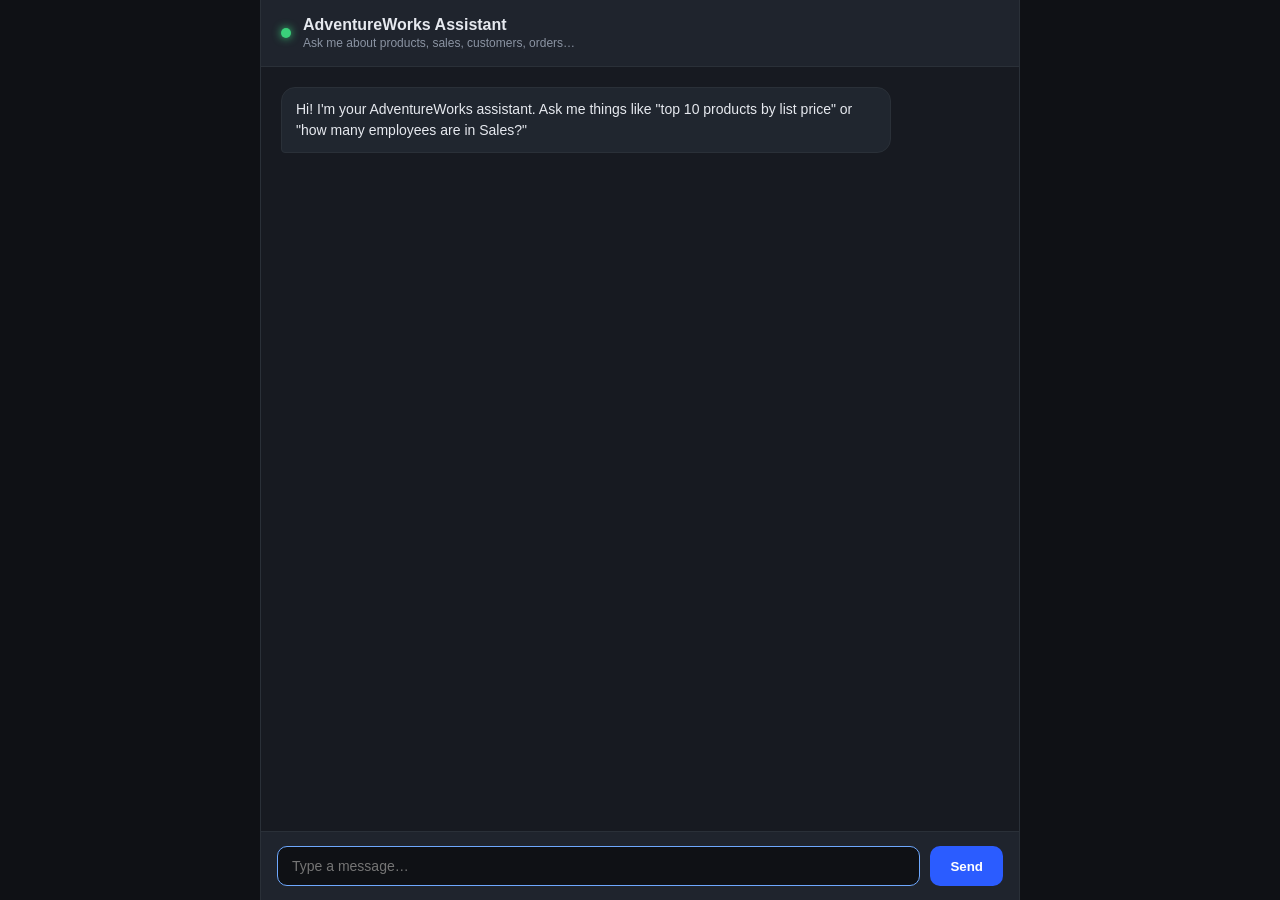
==== chatbot_ui/index.html @ e91ec28e "agentic wp connection" ====
<!DOCTYPE html>
<html lang="en">
<head>
  <meta charset="UTF-8" />
  <meta name="viewport" content="width=device-width, initial-scale=1.0" />
  <title>AdventureWorks Assistant</title>
  <link rel="stylesheet" href="style.css" />
</head>
<body>
  <div class="chat">
    <header class="chat-header">
      <div class="dot"></div>
      <div>
        <h1>AdventureWorks Assistant</h1>
        <p>Ask me about products, sales, customers, orders…</p>
      </div>
    </header>

    <main id="messages" class="messages"></main>

    <form id="composer" class="composer">
      <input
        id="input"
        type="text"
        autocomplete="off"
        placeholder="Type a message…"
        aria-label="Message"
      />
      <button id="send" type="submit">Send</button>
    </form>
  </div>

  <script src="https://cdn.sheetjs.com/xlsx-0.20.3/package/dist/xlsx.full.min.js"></script>
  <script src="app.js"></script>
</body>
</html>
---- chatbot_ui/style.css ----
:root {
  --bg: #0f1115;
  --panel: #171a21;
  --panel-2: #1f242d;
  --border: #2a3038;
  --text: #e6e9ef;
  --muted: #8b94a3;
  --accent: #6ea8fe;
  --user: #2b5cff;
  --bot: #20262f;
}

* { box-sizing: border-box; }

html, body {
  margin: 0;
  height: 100%;
  background: var(--bg);
  color: var(--text);
  font-family: -apple-system, BlinkMacSystemFont, "Segoe UI", Roboto, sans-serif;
}

.chat {
  max-width: 760px;
  height: 100vh;
  margin: 0 auto;
  display: flex;
  flex-direction: column;
  background: var(--panel);
  border-left: 1px solid var(--border);
  border-right: 1px solid var(--border);
}

.chat-header {
  display: flex;
  align-items: center;
  gap: 12px;
  padding: 16px 20px;
  border-bottom: 1px solid var(--border);
  background: var(--panel-2);
}
.chat-header h1 { margin: 0; font-size: 16px; }
.chat-header p { margin: 2px 0 0; font-size: 12px; color: var(--muted); }
.dot {
  width: 10px; height: 10px; border-radius: 50%;
  background: #3ad07a; box-shadow: 0 0 8px #3ad07a;
}

.messages {
  flex: 1;
  overflow-y: auto;
  padding: 20px;
  display: flex;
  flex-direction: column;
  gap: 14px;
}

.msg { max-width: 85%; display: flex; flex-direction: column; gap: 6px; }
.msg.user { align-self: flex-end; align-items: flex-end; }
.msg.bot  { align-self: flex-start; align-items: flex-start; }

.bubble {
  padding: 11px 14px;
  border-radius: 14px;
  line-height: 1.5;
  font-size: 14px;
  white-space: pre-wrap;
  word-wrap: break-word;
}
.msg.user .bubble { background: var(--user); color: #fff; border-bottom-right-radius: 4px; }
.msg.bot  .bubble { background: var(--bot); border: 1px solid var(--border); border-bottom-left-radius: 4px; }

/* data table block (toolbar + table) rendered under a bot message */
.table-block { width: 100%; max-width: 100%; gap: 0; }

.table-toolbar {
  display: flex;
  align-items: center;
  justify-content: space-between;
  gap: 10px;
  padding: 8px 10px;
  background: #232a33;
  border: 1px solid var(--border);
  border-bottom: none;
  border-radius: 10px 10px 0 0;
}
.table-count { font-size: 12px; color: var(--muted); }
.table-actions { display: flex; gap: 8px; }
.dl-btn {
  padding: 5px 12px;
  font-size: 12px;
  font-weight: 600;
  color: var(--text);
  background: var(--panel);
  border: 1px solid var(--border);
  border-radius: 7px;
  cursor: pointer;
  transition: background .15s, border-color .15s;
}
.dl-btn:hover { background: var(--user); border-color: var(--user); color: #fff; }

.table-block .table-wrap { border-radius: 0 0 10px 10px; }

/* data table rendered under a bot message */
.table-wrap {
  width: 100%;
  overflow-x: auto;
  border: 1px solid var(--border);
  border-radius: 10px;
  background: var(--panel-2);
}
table { border-collapse: collapse; width: 100%; font-size: 12.5px; }
th, td {
  padding: 8px 10px;
  text-align: left;
  border-bottom: 1px solid var(--border);
  white-space: nowrap;
}
th { background: #232a33; color: var(--accent); font-weight: 600; position: sticky; top: 0; }
tr:last-child td { border-bottom: none; }
.td-null { color: var(--muted); font-style: italic; }

/* typing indicator */
.typing .bubble { display: inline-flex; gap: 4px; align-items: center; }
.typing span {
  width: 6px; height: 6px; border-radius: 50%; background: var(--muted);
  animation: blink 1.2s infinite both;
}
.typing span:nth-child(2) { animation-delay: .2s; }
.typing span:nth-child(3) { animation-delay: .4s; }
@keyframes blink { 0%, 80%, 100% { opacity: .2; } 40% { opacity: 1; } }

.composer {
  display: flex;
  gap: 10px;
  padding: 14px 16px;
  border-top: 1px solid var(--border);
  background: var(--panel-2);
}
#input {
  flex: 1;
  padding: 11px 14px;
  border-radius: 10px;
  border: 1px solid var(--border);
  background: var(--bg);
  color: var(--text);
  font-size: 14px;
  outline: none;
}
#input:focus { border-color: var(--accent); }
#send {
  padding: 0 20px;
  border-radius: 10px;
  border: none;
  background: var(--user);
  color: #fff;
  font-weight: 600;
  cursor: pointer;
}
#send:disabled { opacity: .5; cursor: not-allowed; }
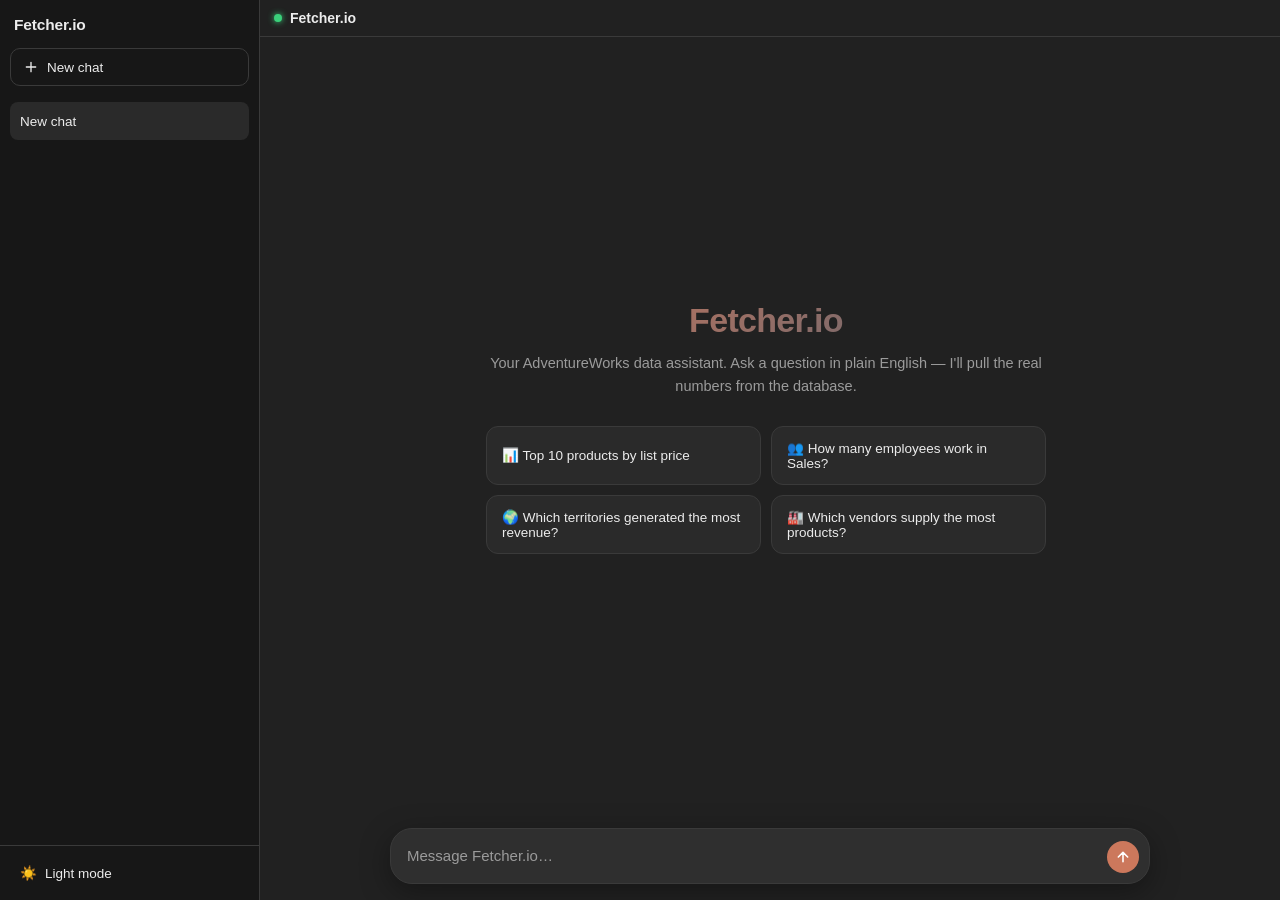
==== commit 9137e783: "multiport mode set" ====
--- a/chatbot_ui/index.html
+++ b/chatbot_ui/index.html
@@ -1,33 +1,80 @@
 <!DOCTYPE html>
-<html lang="en">
+<html lang="en" data-theme="dark">
 <head>
   <meta charset="UTF-8" />
   <meta name="viewport" content="width=device-width, initial-scale=1.0" />
-  <title>AdventureWorks Assistant</title>
+  <title>Fetcher.io</title>
   <link rel="stylesheet" href="style.css" />
 </head>
 <body>
-  <div class="chat">
-    <header class="chat-header">
-      <div class="dot"></div>
-      <div>
-        <h1>AdventureWorks Assistant</h1>
-        <p>Ask me about products, sales, customers, orders…</p>
+  <div class="app" id="app">
+    <div class="sidebar-backdrop" id="sidebarBackdrop"></div>
+
+    <aside class="sidebar" id="sidebar">
+      <div class="sidebar-brand">Fetcher.io</div>
+      <div class="sidebar-top">
+        <button id="newChatBtn" class="new-chat-btn" type="button">
+          <svg width="16" height="16" viewBox="0 0 24 24" fill="none" stroke="currentColor" stroke-width="2" stroke-linecap="round" stroke-linejoin="round"><path d="M12 5v14M5 12h14"/></svg>
+          <span>New chat</span>
+        </button>
       </div>
-    </header>
 
-    <main id="messages" class="messages"></main>
+      <nav class="conversation-list" id="conversationList"></nav>
 
-    <form id="composer" class="composer">
-      <input
-        id="input"
-        type="text"
-        autocomplete="off"
-        placeholder="Type a message…"
-        aria-label="Message"
-      />
-      <button id="send" type="submit">Send</button>
-    </form>
+      <div class="sidebar-bottom">
+        <button id="themeToggle" class="icon-text-btn" type="button">
+          <span id="themeIcon">☀️</span>
+          <span id="themeLabel">Light mode</span>
+        </button>
+      </div>
+    </aside>
+
+    <div class="main">
+      <header class="topbar">
+        <button id="sidebarToggle" class="icon-btn" type="button" aria-label="Toggle sidebar">
+          <svg width="20" height="20" viewBox="0 0 24 24" fill="none" stroke="currentColor" stroke-width="2" stroke-linecap="round" stroke-linejoin="round"><path d="M3 6h18M3 12h18M3 18h18"/></svg>
+        </button>
+        <div class="topbar-title">
+          <span class="dot"></span>
+          <span>Fetcher.io</span>
+        </div>
+        <div class="topbar-spacer"></div>
+      </header>
+
+      <main id="messages" class="messages">
+        <div class="hero" id="hero">
+          <div class="hero-inner">
+            <h1 class="hero-title">Fetcher.io</h1>
+            <p class="hero-subtitle">
+              Your AdventureWorks data assistant. Ask a question in plain
+              English — I'll pull the real numbers from the database.
+            </p>
+            <div class="hero-suggestions">
+              <button type="button" class="suggestion-card">📊 Top 10 products by list price</button>
+              <button type="button" class="suggestion-card">👥 How many employees work in Sales?</button>
+              <button type="button" class="suggestion-card">🌍 Which territories generated the most revenue?</button>
+              <button type="button" class="suggestion-card">🏭 Which vendors supply the most products?</button>
+            </div>
+          </div>
+        </div>
+        <div class="messages-inner" id="messagesInner"></div>
+      </main>
+
+      <div class="composer-wrap">
+        <form id="composer" class="composer">
+          <textarea
+            id="input"
+            rows="1"
+            autocomplete="off"
+            placeholder="Message Fetcher.io…"
+            aria-label="Message"
+          ></textarea>
+          <button id="send" type="submit" aria-label="Send message">
+            <svg width="16" height="16" viewBox="0 0 24 24" fill="none" stroke="currentColor" stroke-width="2.4" stroke-linecap="round" stroke-linejoin="round"><path d="M12 19V5M5 12l7-7 7 7"/></svg>
+          </button>
+        </form>
+      </div>
+    </div>
   </div>
 
   <script src="https://cdn.sheetjs.com/xlsx-0.20.3/package/dist/xlsx.full.min.js"></script>
--- a/chatbot_ui/style.css
+++ b/chatbot_ui/style.css
@@ -1,13 +1,41 @@
-:root {
-  --bg: #0f1115;
-  --panel: #171a21;
-  --panel-2: #1f242d;
-  --border: #2a3038;
-  --text: #e6e9ef;
-  --muted: #8b94a3;
-  --accent: #6ea8fe;
-  --user: #2b5cff;
-  --bot: #20262f;
+:root[data-theme="dark"] {
+  --bg: #212121;
+  --bg-alt: #2a2a2a;
+  --sidebar-bg: #171717;
+  --sidebar-hover: #212121;
+  --sidebar-active: #2a2a2a;
+  --panel-2: #2f2f2f;
+  --border: #3a3a3a;
+  --text: #ececec;
+  --muted: #9b9b9b;
+  --accent: #cc785c;
+  --accent-text: #ffffff;
+  --user-avatar: #5c6370;
+  --bot-avatar: #cc785c;
+  --input-bg: #2f2f2f;
+  --shadow: 0 8px 30px rgba(0, 0, 0, 0.35);
+  --code-bg: #0e0e0e;
+  --scrollbar: #4a4a4a;
+}
+
+:root[data-theme="light"] {
+  --bg: #ffffff;
+  --bg-alt: #f7f7f8;
+  --sidebar-bg: #f9f9f9;
+  --sidebar-hover: #ececec;
+  --sidebar-active: #e5e5e5;
+  --panel-2: #f2f2f3;
+  --border: #e3e3e3;
+  --text: #2b2c2f;
+  --muted: #6e6e80;
+  --accent: #cc785c;
+  --accent-text: #ffffff;
+  --user-avatar: #5c6370;
+  --bot-avatar: #cc785c;
+  --input-bg: #ffffff;
+  --shadow: 0 8px 24px rgba(0, 0, 0, 0.08);
+  --code-bg: #f2f2f3;
+  --scrollbar: #d9d9df;
 }
 
 * { box-sizing: border-box; }
@@ -15,63 +43,369 @@
 html, body {
   margin: 0;
   height: 100%;
+  overflow: hidden;
   background: var(--bg);
   color: var(--text);
-  font-family: -apple-system, BlinkMacSystemFont, "Segoe UI", Roboto, sans-serif;
-}
-
-.chat {
-  max-width: 760px;
+  font-family: -apple-system, BlinkMacSystemFont, "Segoe UI", Roboto, "Helvetica Neue", Arial, sans-serif;
+  -webkit-font-smoothing: antialiased;
+}
+
+button { font-family: inherit; }
+
+/* ── layout ─────────────────────────────────────────────────────────────── */
+
+.app {
+  display: flex;
   height: 100vh;
-  margin: 0 auto;
+  width: 100%;
+}
+
+.sidebar-backdrop {
+  display: none;
+  position: fixed;
+  inset: 0;
+  background: rgba(0, 0, 0, 0.45);
+  z-index: 15;
+}
+
+.sidebar {
+  width: 260px;
+  flex-shrink: 0;
+  background: var(--sidebar-bg);
   display: flex;
   flex-direction: column;
-  background: var(--panel);
-  border-left: 1px solid var(--border);
   border-right: 1px solid var(--border);
-}
-
-.chat-header {
-  display: flex;
-  align-items: center;
-  gap: 12px;
-  padding: 16px 20px;
+  transition: margin-left 0.2s ease;
+}
+
+.sidebar-brand {
+  display: flex;
+  align-items: center;
+  gap: 8px;
+  padding: 16px 14px 4px;
+  font-size: 15.5px;
+  font-weight: 700;
+  letter-spacing: -0.01em;
+  color: var(--text);
+}
+
+.sidebar-top { padding: 10px; }
+
+.new-chat-btn {
+  width: 100%;
+  display: flex;
+  align-items: center;
+  gap: 8px;
+  padding: 10px 12px;
+  border-radius: 10px;
+  border: 1px solid var(--border);
+  background: transparent;
+  color: var(--text);
+  font-size: 13.5px;
+  font-weight: 500;
+  cursor: pointer;
+  transition: background 0.15s;
+}
+.new-chat-btn:hover { background: var(--sidebar-hover); }
+
+.conversation-list {
+  flex: 1;
+  overflow-y: auto;
+  padding: 6px 10px;
+  display: flex;
+  flex-direction: column;
+  gap: 2px;
+}
+
+.conversation-item {
+  display: flex;
+  align-items: center;
+  gap: 8px;
+  padding: 9px 10px;
+  border-radius: 8px;
+  cursor: pointer;
+  color: var(--text);
+  font-size: 13.5px;
+  position: relative;
+}
+.conversation-item:hover { background: var(--sidebar-hover); }
+.conversation-item.active { background: var(--sidebar-active); }
+
+.conversation-title {
+  flex: 1;
+  overflow: hidden;
+  text-overflow: ellipsis;
+  white-space: nowrap;
+}
+
+.conversation-delete {
+  opacity: 0;
+  background: none;
+  border: none;
+  color: var(--muted);
+  cursor: pointer;
+  padding: 3px;
+  border-radius: 5px;
+  display: flex;
+  align-items: center;
+  justify-content: center;
+  flex-shrink: 0;
+}
+.conversation-item:hover .conversation-delete { opacity: 1; }
+.conversation-delete:hover { background: var(--border); color: var(--text); }
+
+.sidebar-bottom {
+  padding: 10px;
+  border-top: 1px solid var(--border);
+}
+
+.icon-text-btn {
+  width: 100%;
+  display: flex;
+  align-items: center;
+  gap: 8px;
+  padding: 9px 10px;
+  border-radius: 8px;
+  border: none;
+  background: transparent;
+  color: var(--text);
+  font-size: 13.5px;
+  cursor: pointer;
+}
+.icon-text-btn:hover { background: var(--sidebar-hover); }
+
+/* ── main column ────────────────────────────────────────────────────────── */
+
+.main {
+  flex: 1;
+  min-width: 0;
+  display: flex;
+  flex-direction: column;
+  height: 100vh;
+  background: var(--bg);
+}
+
+.topbar {
+  display: flex;
+  align-items: center;
+  gap: 10px;
+  padding: 10px 14px;
   border-bottom: 1px solid var(--border);
-  background: var(--panel-2);
-}
-.chat-header h1 { margin: 0; font-size: 16px; }
-.chat-header p { margin: 2px 0 0; font-size: 12px; color: var(--muted); }
+  flex-shrink: 0;
+}
+
+.icon-btn {
+  background: none;
+  border: none;
+  color: var(--text);
+  cursor: pointer;
+  padding: 6px;
+  border-radius: 8px;
+  display: none;
+  align-items: center;
+  justify-content: center;
+}
+.icon-btn:hover { background: var(--bg-alt); }
+
+.topbar-title {
+  display: flex;
+  align-items: center;
+  gap: 8px;
+  font-size: 14px;
+  font-weight: 600;
+}
+.topbar-spacer { flex: 1; }
+
 .dot {
-  width: 10px; height: 10px; border-radius: 50%;
-  background: #3ad07a; box-shadow: 0 0 8px #3ad07a;
+  width: 8px; height: 8px; border-radius: 50%;
+  background: #3ad07a; box-shadow: 0 0 6px #3ad07a;
 }
 
 .messages {
   flex: 1;
   overflow-y: auto;
+  scrollbar-gutter: stable;
+}
+.messages::-webkit-scrollbar { width: 8px; }
+.messages::-webkit-scrollbar-thumb { background: var(--scrollbar); border-radius: 8px; }
+
+/* ── empty-state hero (shown until the first message is sent) ─────────── */
+
+.messages.has-hero {
+  display: flex;
+  align-items: center;
+  justify-content: center;
+}
+.messages.has-hero .messages-inner { display: none; }
+
+.hero {
+  display: none;
+  width: 100%;
   padding: 20px;
+}
+.messages.has-hero .hero {
+  display: flex;
+  justify-content: center;
+}
+
+.hero-inner {
+  max-width: 560px;
+  width: 100%;
+  text-align: center;
+}
+
+.hero-title {
+  font-size: 34px;
+  font-weight: 700;
+  letter-spacing: -0.02em;
+  margin: 0 0 12px;
+  background: linear-gradient(135deg, var(--accent), var(--user-avatar));
+  -webkit-background-clip: text;
+  background-clip: text;
+  color: transparent;
+}
+
+.hero-subtitle {
+  font-size: 14.5px;
+  color: var(--muted);
+  line-height: 1.6;
+  margin: 0 0 28px;
+}
+
+.hero-suggestions {
+  display: grid;
+  grid-template-columns: 1fr 1fr;
+  gap: 10px;
+}
+
+.suggestion-card {
+  text-align: left;
+  padding: 13px 15px;
+  border-radius: 12px;
+  border: 1px solid var(--border);
+  background: var(--bg-alt);
+  color: var(--text);
+  font-size: 13.5px;
+  font-family: inherit;
+  cursor: pointer;
+  transition: background 0.15s, border-color 0.15s, transform 0.1s;
+}
+.suggestion-card:hover {
+  background: var(--panel-2);
+  border-color: var(--accent);
+}
+.suggestion-card:active { transform: scale(0.98); }
+
+@media (max-width: 560px) {
+  .hero-suggestions { grid-template-columns: 1fr; }
+  .hero-title { font-size: 28px; }
+}
+
+.messages-inner {
+  max-width: 760px;
+  margin: 0 auto;
+  padding: 24px 20px 40px;
   display: flex;
   flex-direction: column;
+  gap: 2px;
+}
+
+/* ── message rows ───────────────────────────────────────────────────────── */
+
+.msg-row {
+  display: flex;
+  padding: 16px 0;
+  border-radius: 12px;
+}
+.msg-row.bot { background: transparent; }
+
+.msg-inner {
+  display: flex;
   gap: 14px;
-}
-
-.msg { max-width: 85%; display: flex; flex-direction: column; gap: 6px; }
-.msg.user { align-self: flex-end; align-items: flex-end; }
-.msg.bot  { align-self: flex-start; align-items: flex-start; }
+  width: 100%;
+  align-items: flex-start;
+}
+
+.avatar {
+  width: 30px;
+  height: 30px;
+  border-radius: 8px;
+  flex-shrink: 0;
+  display: flex;
+  align-items: center;
+  justify-content: center;
+  font-size: 12.5px;
+  font-weight: 700;
+  color: #fff;
+}
+.avatar.user-avatar { background: var(--user-avatar); }
+.avatar.bot-avatar { background: var(--bot-avatar); }
+
+.msg-content {
+  flex: 1;
+  min-width: 0;
+  position: relative;
+}
 
 .bubble {
-  padding: 11px 14px;
-  border-radius: 14px;
+  font-size: 15px;
+  line-height: 1.65;
+  word-wrap: break-word;
+}
+.bubble p { margin: 0 0 10px; }
+.bubble p:last-child { margin-bottom: 0; }
+.bubble ul, .bubble ol { margin: 0 0 10px; padding-left: 22px; }
+.bubble li { margin-bottom: 4px; }
+.bubble strong { font-weight: 700; }
+.bubble a { color: var(--accent); text-decoration: underline; }
+.bubble code {
+  background: var(--code-bg);
+  border-radius: 4px;
+  padding: 2px 5px;
+  font-size: 0.88em;
+  font-family: "SFMono-Regular", Consolas, "Liberation Mono", Menlo, monospace;
+}
+.bubble pre.code-block {
+  background: var(--code-bg);
+  border-radius: 8px;
+  padding: 12px 14px;
+  overflow-x: auto;
+  margin: 0 0 10px;
+}
+.bubble pre.code-block code {
+  background: none;
+  padding: 0;
+  font-size: 13px;
   line-height: 1.5;
-  font-size: 14px;
-  white-space: pre-wrap;
-  word-wrap: break-word;
-}
-.msg.user .bubble { background: var(--user); color: #fff; border-bottom-right-radius: 4px; }
-.msg.bot  .bubble { background: var(--bot); border: 1px solid var(--border); border-bottom-left-radius: 4px; }
-
-/* data table block (toolbar + table) rendered under a bot message */
-.table-block { width: 100%; max-width: 100%; gap: 0; }
+  color: var(--text);
+}
+
+.msg-actions {
+  display: flex;
+  gap: 4px;
+  margin-top: 6px;
+  opacity: 0;
+  transition: opacity 0.12s;
+}
+.msg-row:hover .msg-actions { opacity: 1; }
+
+.copy-btn {
+  display: flex;
+  align-items: center;
+  gap: 5px;
+  background: none;
+  border: none;
+  color: var(--muted);
+  font-size: 12px;
+  padding: 4px 6px;
+  border-radius: 6px;
+  cursor: pointer;
+}
+.copy-btn:hover { background: var(--bg-alt); color: var(--text); }
+
+/* ── data table block ──────────────────────────────────────────────────── */
+
+.table-block { margin-top: 10px; width: 100%; }
 
 .table-toolbar {
   display: flex;
@@ -79,7 +413,7 @@
   justify-content: space-between;
   gap: 10px;
   padding: 8px 10px;
-  background: #232a33;
+  background: var(--panel-2);
   border: 1px solid var(--border);
   border-bottom: none;
   border-radius: 10px 10px 0 0;
@@ -91,23 +425,20 @@
   font-size: 12px;
   font-weight: 600;
   color: var(--text);
-  background: var(--panel);
+  background: var(--bg);
   border: 1px solid var(--border);
   border-radius: 7px;
   cursor: pointer;
   transition: background .15s, border-color .15s;
 }
-.dl-btn:hover { background: var(--user); border-color: var(--user); color: #fff; }
-
-.table-block .table-wrap { border-radius: 0 0 10px 10px; }
-
-/* data table rendered under a bot message */
+.dl-btn:hover { background: var(--accent); border-color: var(--accent); color: #fff; }
+
 .table-wrap {
   width: 100%;
   overflow-x: auto;
   border: 1px solid var(--border);
-  border-radius: 10px;
-  background: var(--panel-2);
+  border-radius: 0 0 10px 10px;
+  background: var(--bg-alt);
 }
 table { border-collapse: collapse; width: 100%; font-size: 12.5px; }
 th, td {
@@ -116,12 +447,13 @@
   border-bottom: 1px solid var(--border);
   white-space: nowrap;
 }
-th { background: #232a33; color: var(--accent); font-weight: 600; position: sticky; top: 0; }
+th { background: var(--panel-2); color: var(--accent); font-weight: 600; position: sticky; top: 0; }
 tr:last-child td { border-bottom: none; }
 .td-null { color: var(--muted); font-style: italic; }
 
-/* typing indicator */
-.typing .bubble { display: inline-flex; gap: 4px; align-items: center; }
+/* ── typing indicator ───────────────────────────────────────────────────── */
+
+.typing .bubble { display: inline-flex; gap: 4px; align-items: center; height: 20px; }
 .typing span {
   width: 6px; height: 6px; border-radius: 50%; background: var(--muted);
   animation: blink 1.2s infinite both;
@@ -130,31 +462,73 @@
 .typing span:nth-child(3) { animation-delay: .4s; }
 @keyframes blink { 0%, 80%, 100% { opacity: .2; } 40% { opacity: 1; } }
 
+/* ── composer ───────────────────────────────────────────────────────────── */
+
+.composer-wrap {
+  flex-shrink: 0;
+  padding: 10px 20px 16px;
+}
+
 .composer {
-  display: flex;
-  gap: 10px;
-  padding: 14px 16px;
-  border-top: 1px solid var(--border);
-  background: var(--panel-2);
-}
+  max-width: 760px;
+  margin: 0 auto;
+  display: flex;
+  align-items: flex-end;
+  gap: 8px;
+  padding: 10px 10px 10px 16px;
+  border-radius: 22px;
+  border: 1px solid var(--border);
+  background: var(--input-bg);
+  box-shadow: var(--shadow);
+}
+
 #input {
   flex: 1;
-  padding: 11px 14px;
-  border-radius: 10px;
-  border: 1px solid var(--border);
-  background: var(--bg);
-  color: var(--text);
-  font-size: 14px;
+  resize: none;
+  max-height: 200px;
+  border: none;
   outline: none;
-}
-#input:focus { border-color: var(--accent); }
+  background: transparent;
+  color: var(--text);
+  font-size: 15px;
+  line-height: 1.5;
+  padding: 6px 0;
+  font-family: inherit;
+}
+#input::placeholder { color: var(--muted); }
+
 #send {
-  padding: 0 20px;
-  border-radius: 10px;
+  width: 32px;
+  height: 32px;
+  flex-shrink: 0;
+  border-radius: 50%;
   border: none;
-  background: var(--user);
+  background: var(--accent);
   color: #fff;
-  font-weight: 600;
-  cursor: pointer;
-}
-#send:disabled { opacity: .5; cursor: not-allowed; }
+  display: flex;
+  align-items: center;
+  justify-content: center;
+  cursor: pointer;
+  transition: opacity 0.15s;
+}
+#send:disabled { opacity: .35; cursor: not-allowed; }
+
+/* ── responsive (mobile sidebar becomes an overlay) ────────────────────── */
+
+@media (max-width: 820px) {
+  .icon-btn { display: flex; }
+
+  .sidebar {
+    position: fixed;
+    top: 0;
+    left: 0;
+    bottom: 0;
+    z-index: 20;
+    margin-left: -260px;
+  }
+  .app.sidebar-open .sidebar { margin-left: 0; }
+  .app.sidebar-open .sidebar-backdrop { display: block; }
+
+  .messages-inner { padding: 16px 14px 32px; }
+  .composer-wrap { padding: 8px 12px 12px; }
+}
